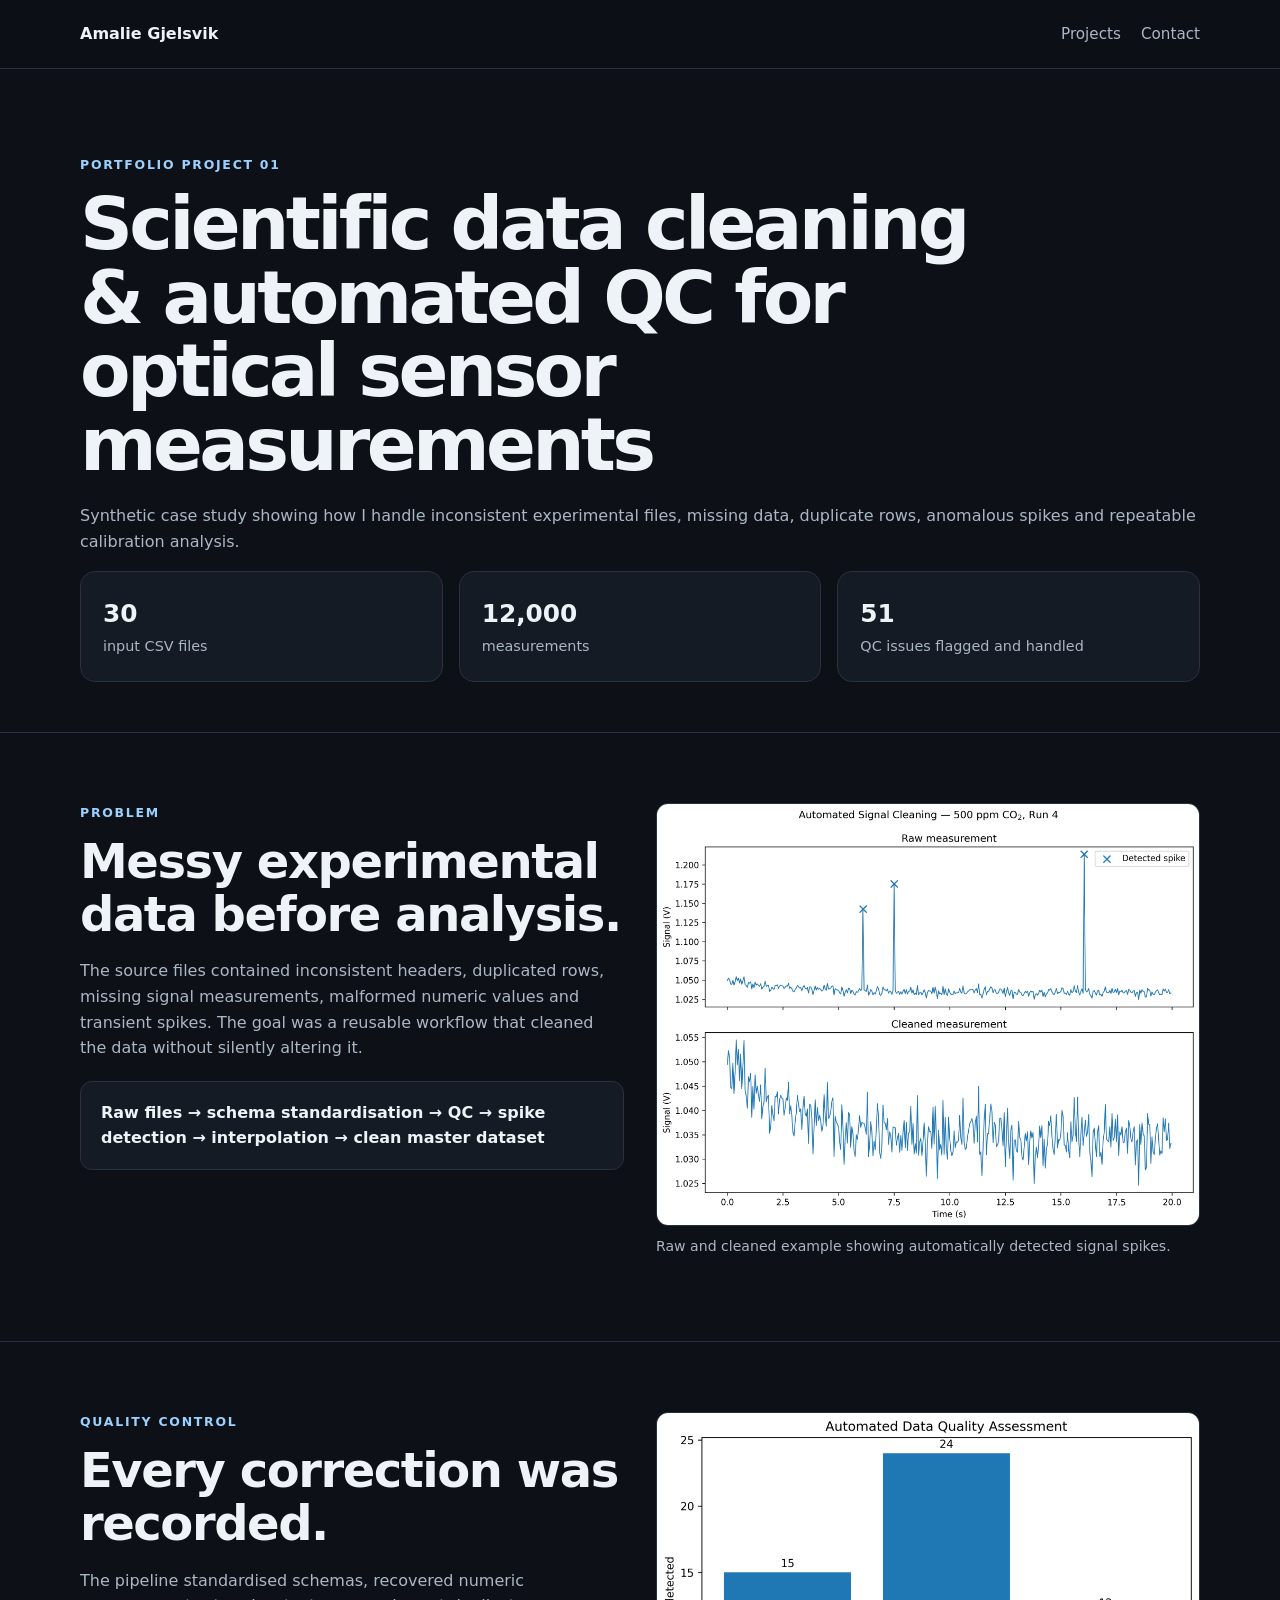
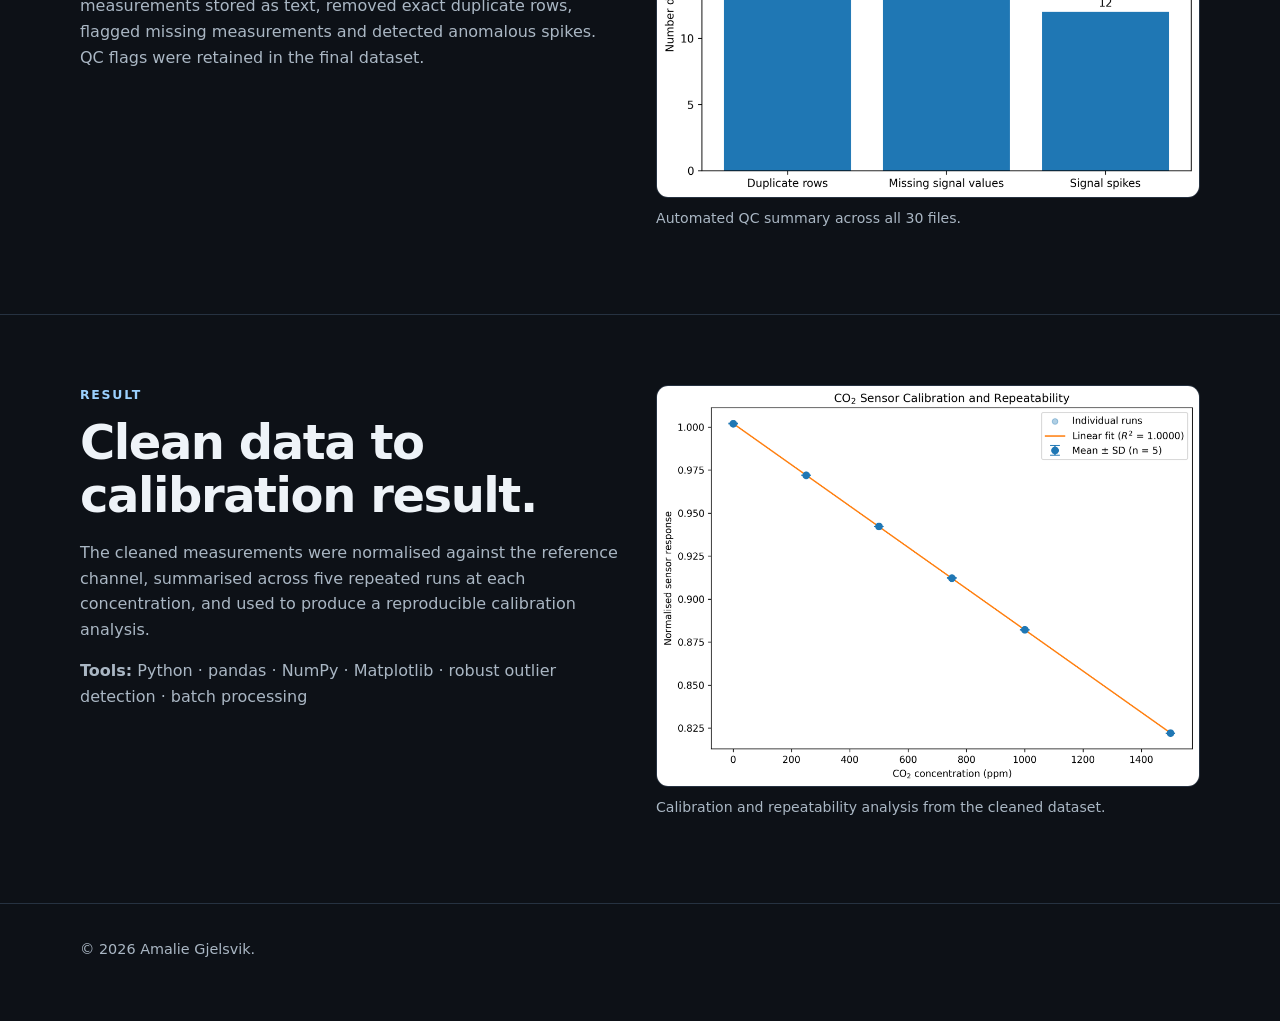
==== projects/co2.html @ 1a6d3e36 "Add files via upload" ====
<!doctype html><html lang="en"><head><meta charset="utf-8"><meta name="viewport" content="width=device-width,initial-scale=1"><title>Scientific data cleaning & calibration — Amalie Gjelsvik</title><link rel="stylesheet" href="../styles.css"></head><body><header class="site-header"><div class="container nav"><a class="brand" href="../index.html">Amalie Gjelsvik</a><nav class="nav-links"><a href="../index.html#work">Projects</a><a href="../index.html#contact">Contact</a></nav></div></header><main><section class="project-hero"><div class="container"><div class="eyebrow">Portfolio project 01</div><h1>Scientific data cleaning & automated QC for optical sensor measurements</h1><p class="meta">Synthetic case study showing how I handle inconsistent experimental files, missing data, duplicate rows, anomalous spikes and repeatable calibration analysis.</p><div class="metric-grid"><div class="metric"><strong>30</strong><span>input CSV files</span></div><div class="metric"><strong>12,000</strong><span>measurements</span></div><div class="metric"><strong>51</strong><span>QC issues flagged and handled</span></div></div></div></section>
<section class="case-section"><div class="container case-grid"><div class="case-copy"><div class="eyebrow">Problem</div><h2>Messy experimental data before analysis.</h2><p>The source files contained inconsistent headers, duplicated rows, missing signal measurements, malformed numeric values and transient spikes. The goal was a reusable workflow that cleaned the data without silently altering it.</p><div class="flow">Raw files → schema standardisation → QC → spike detection → interpolation → clean master dataset</div></div><div><div class="figure"><img src="../assets/images/co2_raw_vs_cleaned.png" alt="Raw versus cleaned sensor signal"></div><p class="caption">Raw and cleaned example showing automatically detected signal spikes.</p></div></div></section>
<section class="case-section"><div class="container case-grid"><div class="case-copy"><div class="eyebrow">Quality control</div><h2>Every correction was recorded.</h2><p>The pipeline standardised schemas, recovered numeric measurements stored as text, removed exact duplicate rows, flagged missing measurements and detected anomalous spikes. QC flags were retained in the final dataset.</p></div><div><div class="figure"><img src="../assets/images/co2_qc_summary.png" alt="Data quality summary"></div><p class="caption">Automated QC summary across all 30 files.</p></div></div></section>
<section class="case-section"><div class="container case-grid"><div class="case-copy"><div class="eyebrow">Result</div><h2>Clean data to calibration result.</h2><p>The cleaned measurements were normalised against the reference channel, summarised across five repeated runs at each concentration, and used to produce a reproducible calibration analysis.</p><p class="tools"><strong>Tools:</strong> Python · pandas · NumPy · Matplotlib · robust outlier detection · batch processing</p></div><div><div class="figure"><img src="../assets/images/co2_calibration.png" alt="CO2 calibration result"></div><p class="caption">Calibration and repeatability analysis from the cleaned dataset.</p></div></div></section></main><footer><div class="container">© 2026 Amalie Gjelsvik.</div></footer></body></html>
---- styles.css ----
:root{--bg:#0d1117;--panel:#141b24;--text:#eef3f8;--muted:#aab7c4;--line:#263241;--accent:#9bd1ff;--max:1120px}
*{box-sizing:border-box}html{scroll-behavior:smooth}body{margin:0;font-family:Inter,system-ui,-apple-system,"Segoe UI",sans-serif;background:var(--bg);color:var(--text);line-height:1.6}a{color:inherit}img{max-width:100%;display:block}.container{width:min(var(--max),calc(100% - 40px));margin:auto}.site-header{position:sticky;top:0;z-index:20;background:rgba(13,17,23,.9);backdrop-filter:blur(14px);border-bottom:1px solid var(--line)}.nav{min-height:68px;display:flex;align-items:center;justify-content:space-between;gap:24px}.brand{font-weight:800;text-decoration:none}.nav-links{display:flex;gap:20px;flex-wrap:wrap}.nav-links a{color:var(--muted);text-decoration:none;font-size:.95rem}.hero{padding:96px 0 70px}.eyebrow{color:var(--accent);text-transform:uppercase;letter-spacing:.14em;font-size:.78rem;font-weight:800;margin-bottom:12px}h1{font-size:clamp(2.5rem,7vw,5.4rem);line-height:1;margin:0 0 22px;letter-spacing:-.05em;max-width:950px}h2{font-size:clamp(1.8rem,4vw,3rem);line-height:1.1;margin:0 0 18px;letter-spacing:-.03em}h3{margin:0 0 10px;font-size:1.22rem}.lede,.section-intro,.card p,.case-copy p,.caption,.meta,.tools{color:var(--muted)}.lede{max-width:780px;font-size:1.14rem}.actions{display:flex;gap:12px;flex-wrap:wrap;margin-top:28px}.button{display:inline-flex;align-items:center;min-height:44px;padding:0 17px;border-radius:9px;text-decoration:none;border:1px solid var(--line);background:var(--panel);font-weight:700}.button.primary{background:var(--text);color:#0d1117}.section,.case-section{padding:70px 0;border-top:1px solid var(--line)}.services,.projects-grid,.metric-grid{display:grid;grid-template-columns:repeat(3,1fr);gap:16px}.card,.metric{background:var(--panel);border:1px solid var(--line);border-radius:15px;padding:22px}.project-card{overflow:hidden;padding:0;text-decoration:none;transition:.15s}.project-card:hover{transform:translateY(-3px);border-color:#465b73}.project-card img{aspect-ratio:4/3;object-fit:cover;background:white}.project-copy{padding:20px}.tag-row{display:flex;gap:8px;flex-wrap:wrap;margin-top:14px}.tag{font-size:.78rem;border:1px solid var(--line);border-radius:999px;padding:4px 8px}.about-grid,.case-grid{display:grid;grid-template-columns:1fr 1fr;gap:32px;align-items:start}.fact-list{color:var(--muted);padding-left:18px}.contact-box{padding:30px;background:linear-gradient(135deg,#172331,#1a1e2f);border:1px solid #314057;border-radius:18px}footer{padding:34px 0 60px;color:var(--muted);font-size:.9rem;border-top:1px solid var(--line)}.project-hero{padding:86px 0 50px}.project-hero h1{font-size:clamp(2.4rem,6vw,4.6rem)}.metric strong{display:block;font-size:1.55rem}.metric span{color:var(--muted);font-size:.9rem}.figure{background:white;border-radius:12px;overflow:hidden;border:1px solid var(--line)}.caption{font-size:.88rem;margin-top:9px}.flow{padding:18px 20px;border:1px solid var(--line);background:var(--panel);border-radius:12px;font-weight:700;margin:20px 0}
@media(max-width:820px){.services,.projects-grid,.metric-grid,.about-grid,.case-grid{grid-template-columns:1fr}.hero{padding-top:72px}.nav-links{gap:12px}}
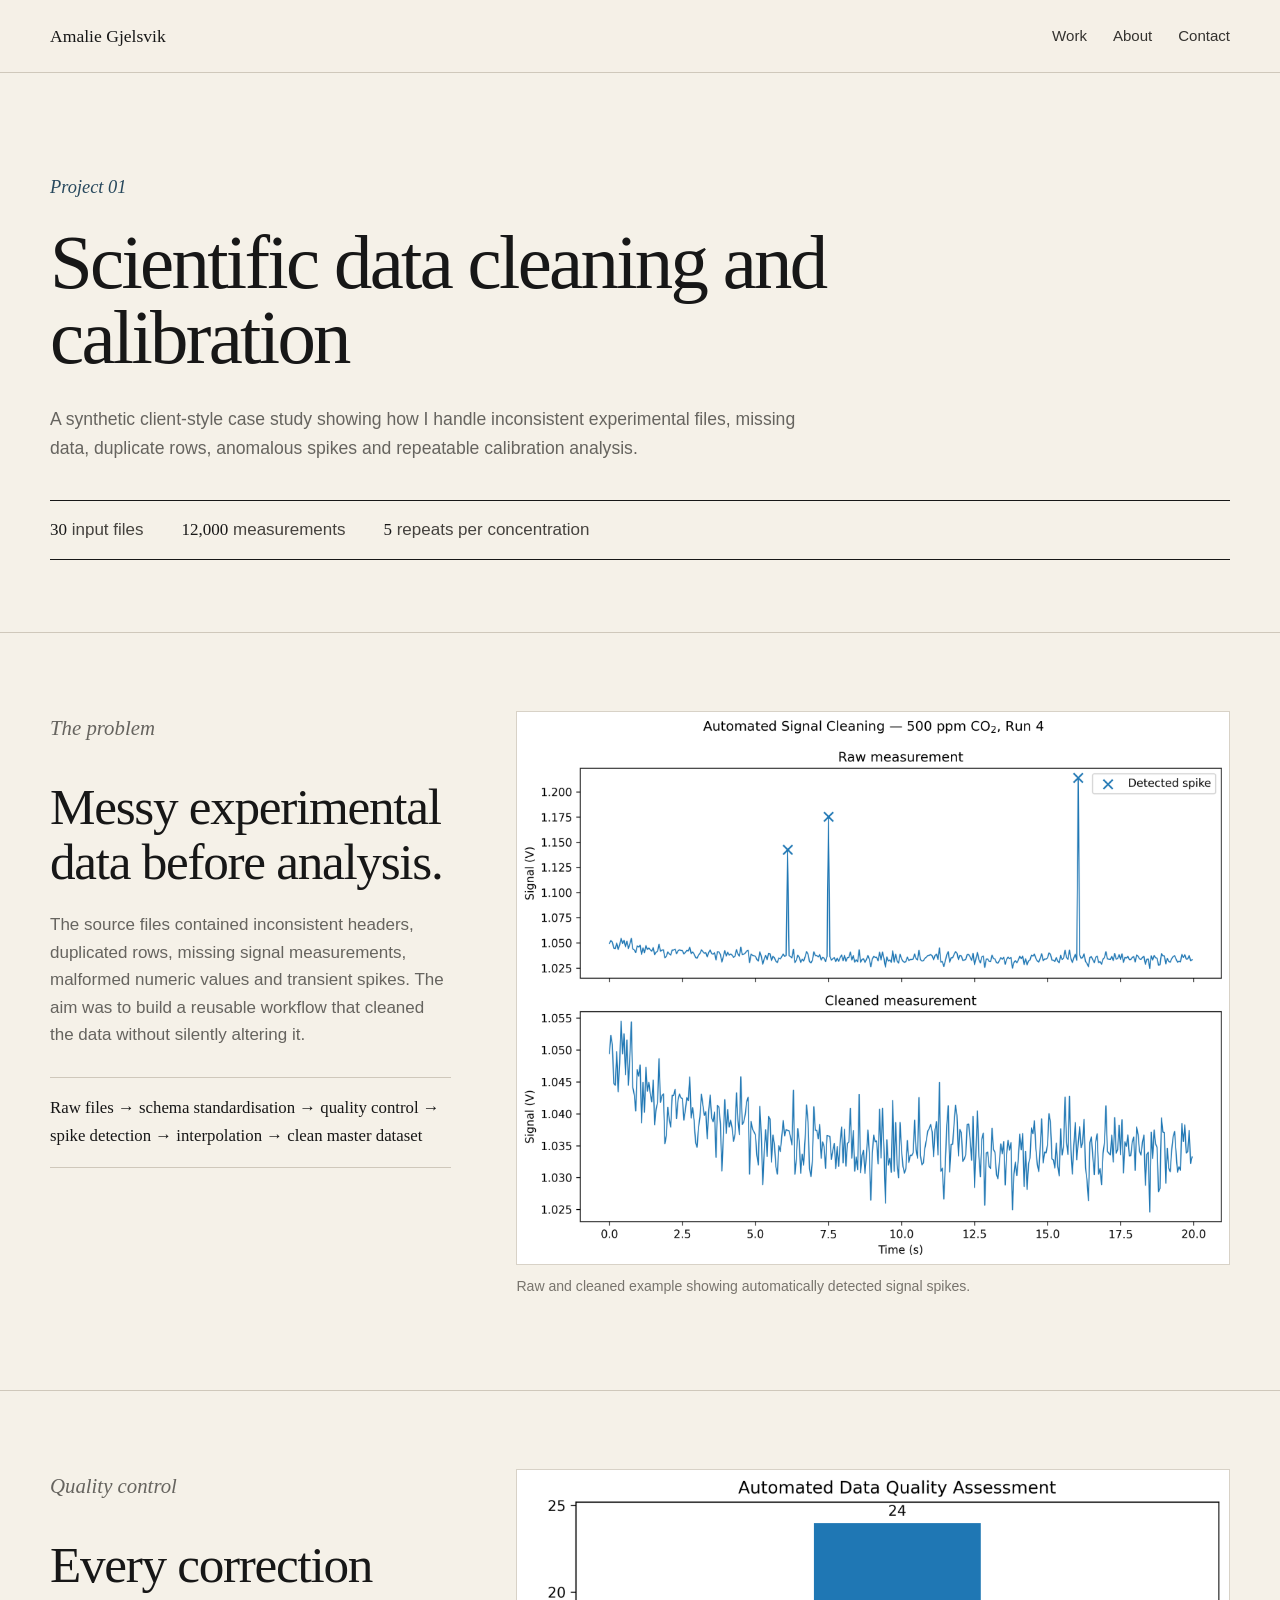
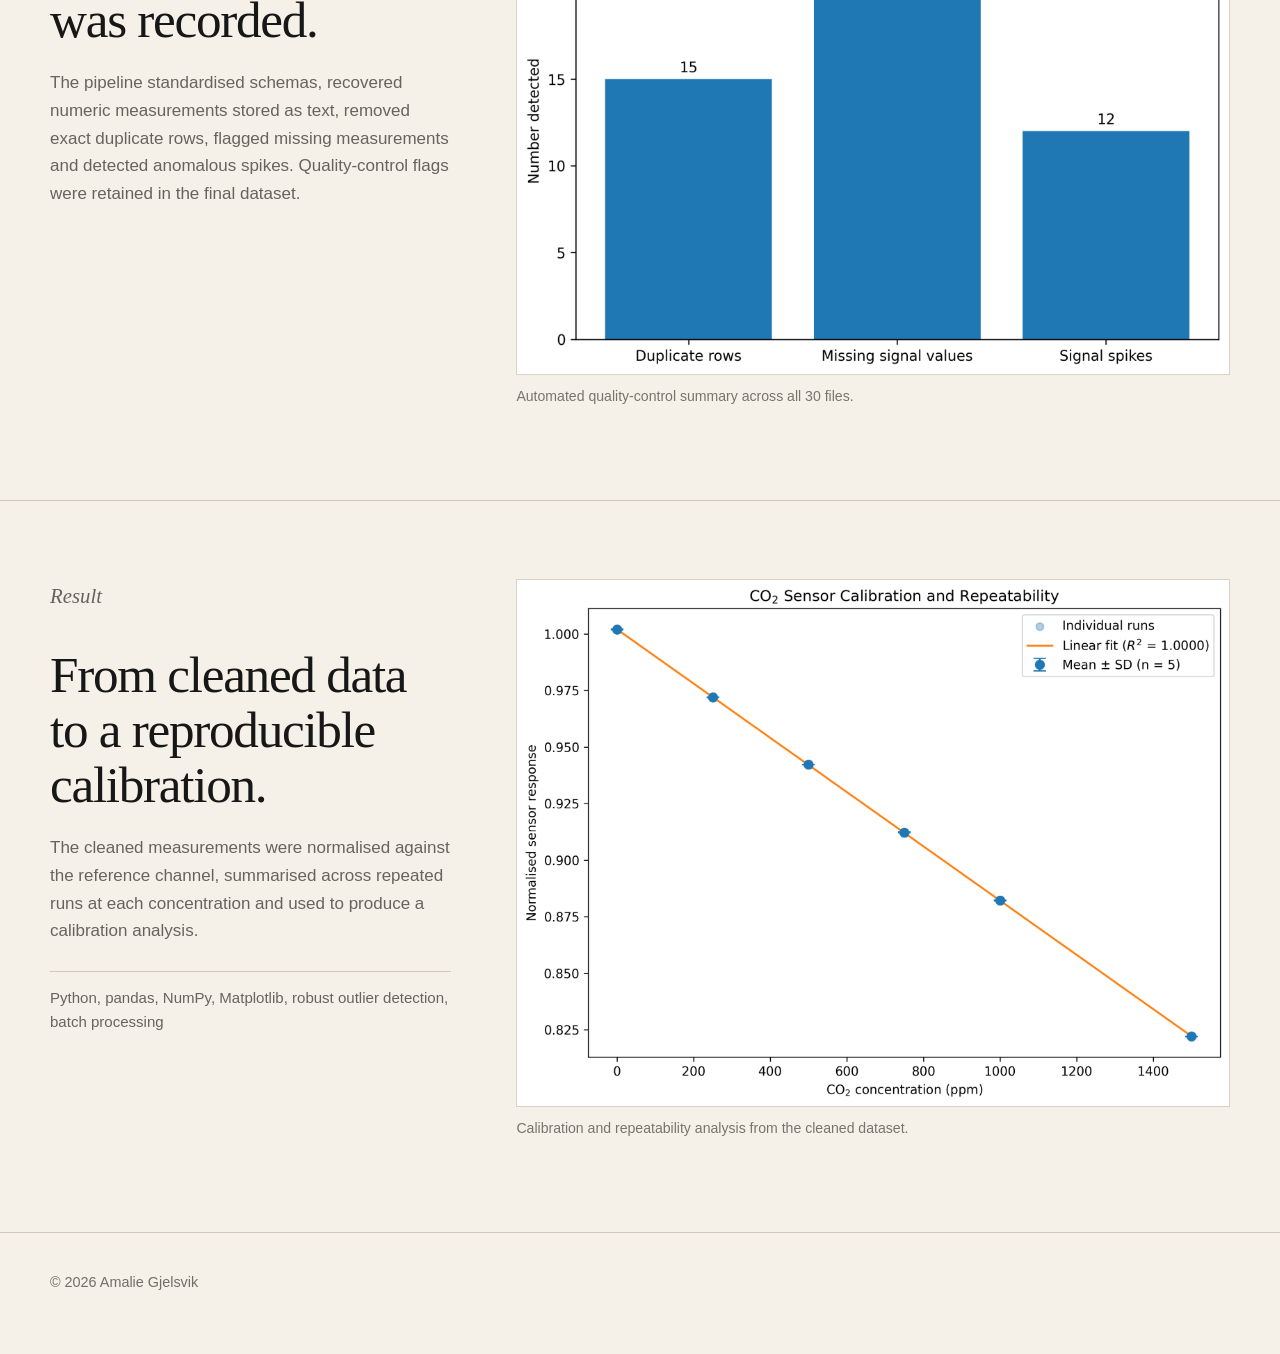
==== commit 03be98ff: "Add files via upload" ====
--- a/projects/co2.html
+++ b/projects/co2.html
@@ -1,4 +1,51 @@
-<!doctype html><html lang="en"><head><meta charset="utf-8"><meta name="viewport" content="width=device-width,initial-scale=1"><title>Scientific data cleaning & calibration — Amalie Gjelsvik</title><link rel="stylesheet" href="../styles.css"></head><body><header class="site-header"><div class="container nav"><a class="brand" href="../index.html">Amalie Gjelsvik</a><nav class="nav-links"><a href="../index.html#work">Projects</a><a href="../index.html#contact">Contact</a></nav></div></header><main><section class="project-hero"><div class="container"><div class="eyebrow">Portfolio project 01</div><h1>Scientific data cleaning & automated QC for optical sensor measurements</h1><p class="meta">Synthetic case study showing how I handle inconsistent experimental files, missing data, duplicate rows, anomalous spikes and repeatable calibration analysis.</p><div class="metric-grid"><div class="metric"><strong>30</strong><span>input CSV files</span></div><div class="metric"><strong>12,000</strong><span>measurements</span></div><div class="metric"><strong>51</strong><span>QC issues flagged and handled</span></div></div></div></section>
-<section class="case-section"><div class="container case-grid"><div class="case-copy"><div class="eyebrow">Problem</div><h2>Messy experimental data before analysis.</h2><p>The source files contained inconsistent headers, duplicated rows, missing signal measurements, malformed numeric values and transient spikes. The goal was a reusable workflow that cleaned the data without silently altering it.</p><div class="flow">Raw files → schema standardisation → QC → spike detection → interpolation → clean master dataset</div></div><div><div class="figure"><img src="../assets/images/co2_raw_vs_cleaned.png" alt="Raw versus cleaned sensor signal"></div><p class="caption">Raw and cleaned example showing automatically detected signal spikes.</p></div></div></section>
-<section class="case-section"><div class="container case-grid"><div class="case-copy"><div class="eyebrow">Quality control</div><h2>Every correction was recorded.</h2><p>The pipeline standardised schemas, recovered numeric measurements stored as text, removed exact duplicate rows, flagged missing measurements and detected anomalous spikes. QC flags were retained in the final dataset.</p></div><div><div class="figure"><img src="../assets/images/co2_qc_summary.png" alt="Data quality summary"></div><p class="caption">Automated QC summary across all 30 files.</p></div></div></section>
-<section class="case-section"><div class="container case-grid"><div class="case-copy"><div class="eyebrow">Result</div><h2>Clean data to calibration result.</h2><p>The cleaned measurements were normalised against the reference channel, summarised across five repeated runs at each concentration, and used to produce a reproducible calibration analysis.</p><p class="tools"><strong>Tools:</strong> Python · pandas · NumPy · Matplotlib · robust outlier detection · batch processing</p></div><div><div class="figure"><img src="../assets/images/co2_calibration.png" alt="CO2 calibration result"></div><p class="caption">Calibration and repeatability analysis from the cleaned dataset.</p></div></div></section></main><footer><div class="container">© 2026 Amalie Gjelsvik.</div></footer></body></html>+<!doctype html><html lang="en"><head><meta charset="utf-8"><meta name="viewport" content="width=device-width,initial-scale=1"><title>Scientific data cleaning and calibration — Amalie Gjelsvik</title><link rel="stylesheet" href="../styles.css"></head>
+<body><header class="site-header"><div class="container nav"><a class="brand" href="../index.html">Amalie Gjelsvik</a><nav class="nav-links"><a href="../index.html#work">Work</a><a href="../index.html#about">About</a><a href="../index.html#contact">Contact</a></nav></div></header>
+<main>
+<section class="project-hero"><div class="container"><p class="kicker">Project 01</p><h1>Scientific data cleaning and calibration</h1><p class="project-summary">A synthetic client-style case study showing how I handle inconsistent experimental files, missing data, duplicate rows, anomalous spikes and repeatable calibration analysis.</p><div class="project-facts"><span><strong>30</strong> input files</span><span><strong>12,000</strong> measurements</span><span><strong>5</strong> repeats per concentration</span></div></div></section>
+
+<section class="case-section">
+  <div class="container case-grid">
+    <div class="case-copy">
+      <p class="section-label">The problem</p>
+      <h2>Messy experimental data before analysis.</h2>
+      <p>The source files contained inconsistent headers, duplicated rows, missing signal measurements, malformed numeric values and transient spikes. The aim was to build a reusable workflow that cleaned the data without silently altering it.</p>
+      <div class="process">Raw files → schema standardisation → quality control → spike detection → interpolation → clean master dataset</div>
+      
+    </div>
+    <div>
+      <div class="figure"><img src="../assets/images/co2_raw_vs_cleaned.png" alt="Raw versus cleaned sensor signal"></div>
+      <p class="caption">Raw and cleaned example showing automatically detected signal spikes.</p>
+    </div>
+  </div>
+</section>
+<section class="case-section">
+  <div class="container case-grid">
+    <div class="case-copy">
+      <p class="section-label">Quality control</p>
+      <h2>Every correction was recorded.</h2>
+      <p>The pipeline standardised schemas, recovered numeric measurements stored as text, removed exact duplicate rows, flagged missing measurements and detected anomalous spikes. Quality-control flags were retained in the final dataset.</p>
+      
+      
+    </div>
+    <div>
+      <div class="figure"><img src="../assets/images/co2_qc_summary.png" alt="Data quality summary"></div>
+      <p class="caption">Automated quality-control summary across all 30 files.</p>
+    </div>
+  </div>
+</section>
+<section class="case-section">
+  <div class="container case-grid">
+    <div class="case-copy">
+      <p class="section-label">Result</p>
+      <h2>From cleaned data to a reproducible calibration.</h2>
+      <p>The cleaned measurements were normalised against the reference channel, summarised across repeated runs at each concentration and used to produce a calibration analysis.</p>
+      
+      <p class="tools">Python, pandas, NumPy, Matplotlib, robust outlier detection, batch processing</p>
+    </div>
+    <div>
+      <div class="figure"><img src="../assets/images/co2_calibration.png" alt="CO2 calibration result"></div>
+      <p class="caption">Calibration and repeatability analysis from the cleaned dataset.</p>
+    </div>
+  </div>
+</section>
+</main><footer><div class="container">© 2026 Amalie Gjelsvik</div></footer></body></html>
--- a/styles.css
+++ b/styles.css
@@ -1,4 +1,263 @@
 
-:root{--bg:#0d1117;--panel:#141b24;--text:#eef3f8;--muted:#aab7c4;--line:#263241;--accent:#9bd1ff;--max:1120px}
-*{box-sizing:border-box}html{scroll-behavior:smooth}body{margin:0;font-family:Inter,system-ui,-apple-system,"Segoe UI",sans-serif;background:var(--bg);color:var(--text);line-height:1.6}a{color:inherit}img{max-width:100%;display:block}.container{width:min(var(--max),calc(100% - 40px));margin:auto}.site-header{position:sticky;top:0;z-index:20;background:rgba(13,17,23,.9);backdrop-filter:blur(14px);border-bottom:1px solid var(--line)}.nav{min-height:68px;display:flex;align-items:center;justify-content:space-between;gap:24px}.brand{font-weight:800;text-decoration:none}.nav-links{display:flex;gap:20px;flex-wrap:wrap}.nav-links a{color:var(--muted);text-decoration:none;font-size:.95rem}.hero{padding:96px 0 70px}.eyebrow{color:var(--accent);text-transform:uppercase;letter-spacing:.14em;font-size:.78rem;font-weight:800;margin-bottom:12px}h1{font-size:clamp(2.5rem,7vw,5.4rem);line-height:1;margin:0 0 22px;letter-spacing:-.05em;max-width:950px}h2{font-size:clamp(1.8rem,4vw,3rem);line-height:1.1;margin:0 0 18px;letter-spacing:-.03em}h3{margin:0 0 10px;font-size:1.22rem}.lede,.section-intro,.card p,.case-copy p,.caption,.meta,.tools{color:var(--muted)}.lede{max-width:780px;font-size:1.14rem}.actions{display:flex;gap:12px;flex-wrap:wrap;margin-top:28px}.button{display:inline-flex;align-items:center;min-height:44px;padding:0 17px;border-radius:9px;text-decoration:none;border:1px solid var(--line);background:var(--panel);font-weight:700}.button.primary{background:var(--text);color:#0d1117}.section,.case-section{padding:70px 0;border-top:1px solid var(--line)}.services,.projects-grid,.metric-grid{display:grid;grid-template-columns:repeat(3,1fr);gap:16px}.card,.metric{background:var(--panel);border:1px solid var(--line);border-radius:15px;padding:22px}.project-card{overflow:hidden;padding:0;text-decoration:none;transition:.15s}.project-card:hover{transform:translateY(-3px);border-color:#465b73}.project-card img{aspect-ratio:4/3;object-fit:cover;background:white}.project-copy{padding:20px}.tag-row{display:flex;gap:8px;flex-wrap:wrap;margin-top:14px}.tag{font-size:.78rem;border:1px solid var(--line);border-radius:999px;padding:4px 8px}.about-grid,.case-grid{display:grid;grid-template-columns:1fr 1fr;gap:32px;align-items:start}.fact-list{color:var(--muted);padding-left:18px}.contact-box{padding:30px;background:linear-gradient(135deg,#172331,#1a1e2f);border:1px solid #314057;border-radius:18px}footer{padding:34px 0 60px;color:var(--muted);font-size:.9rem;border-top:1px solid var(--line)}.project-hero{padding:86px 0 50px}.project-hero h1{font-size:clamp(2.4rem,6vw,4.6rem)}.metric strong{display:block;font-size:1.55rem}.metric span{color:var(--muted);font-size:.9rem}.figure{background:white;border-radius:12px;overflow:hidden;border:1px solid var(--line)}.caption{font-size:.88rem;margin-top:9px}.flow{padding:18px 20px;border:1px solid var(--line);background:var(--panel);border-radius:12px;font-weight:700;margin:20px 0}
-@media(max-width:820px){.services,.projects-grid,.metric-grid,.about-grid,.case-grid{grid-template-columns:1fr}.hero{padding-top:72px}.nav-links{gap:12px}}
+:root{
+  --paper:#f5f1e8;
+  --ink:#171717;
+  --muted:#66645f;
+  --line:#cfc8bb;
+  --accent:#27485d;
+  --max:1180px;
+}
+*{box-sizing:border-box}
+html{scroll-behavior:smooth}
+body{
+  margin:0;
+  background:var(--paper);
+  color:var(--ink);
+  font-family:Arial, Helvetica, sans-serif;
+  font-size:17px;
+  line-height:1.62;
+}
+img{max-width:100%;display:block}
+a{color:inherit}
+.container{width:min(var(--max),calc(100% - 48px));margin:0 auto}
+
+.site-header{
+  border-bottom:1px solid var(--line);
+  background:rgba(245,241,232,.96);
+}
+.nav{
+  min-height:72px;
+  display:flex;
+  justify-content:space-between;
+  align-items:center;
+  gap:28px;
+}
+.brand{
+  text-decoration:none;
+  font-family:Georgia, "Times New Roman", serif;
+  font-size:1.1rem;
+}
+.nav-links{display:flex;gap:26px;flex-wrap:wrap}
+.nav-links a{
+  text-decoration:none;
+  color:#34322f;
+  font-size:.94rem;
+}
+.nav-links a:hover{color:var(--accent)}
+
+.hero{padding:110px 0 100px}
+.kicker{
+  font-family:Georgia, "Times New Roman", serif;
+  font-size:1.15rem;
+  font-style:italic;
+  color:var(--accent);
+  margin:0 0 22px;
+}
+h1{
+  font-family:Georgia, "Times New Roman", serif;
+  font-weight:400;
+  font-size:clamp(3rem,7vw,6.6rem);
+  line-height:.98;
+  letter-spacing:-.035em;
+  max-width:1020px;
+  margin:0 0 30px;
+}
+.hero p{
+  max-width:720px;
+  margin:0;
+  font-size:1.14rem;
+  color:#4f4c47;
+}
+.hero-links{
+  display:flex;
+  gap:24px;
+  margin-top:35px;
+  flex-wrap:wrap;
+}
+.text-link{
+  color:var(--accent);
+  text-decoration:none;
+  border-bottom:1px solid var(--accent);
+  padding-bottom:3px;
+}
+.text-link:hover{opacity:.72}
+
+.section{
+  padding:90px 0;
+  border-top:1px solid var(--line);
+}
+.section-label{
+  font-family:Georgia, "Times New Roman", serif;
+  font-size:1.3rem;
+  font-style:italic;
+  font-weight:400;
+  color:var(--accent);
+  margin:0 0 34px;
+}
+h2{
+  font-family:Georgia, "Times New Roman", serif;
+  font-size:clamp(2rem,4vw,3.6rem);
+  font-weight:400;
+  line-height:1.08;
+  letter-spacing:-.025em;
+  margin:0 0 22px;
+}
+h3{
+  font-family:Georgia, "Times New Roman", serif;
+  font-size:1.55rem;
+  font-weight:400;
+  line-height:1.2;
+  margin:0 0 10px;
+}
+.intro{
+  color:var(--muted);
+  max-width:740px;
+  margin:0 0 48px;
+}
+
+.services{
+  display:grid;
+  grid-template-columns:repeat(3,1fr);
+  gap:42px;
+}
+.service{
+  border-top:1px solid var(--ink);
+  padding-top:18px;
+}
+.service p{color:var(--muted);margin:0}
+
+.projects{display:grid;gap:72px}
+.project-row{
+  display:grid;
+  grid-template-columns:1.25fr .75fr;
+  gap:46px;
+  align-items:center;
+  text-decoration:none;
+}
+.project-row:nth-child(even){
+  grid-template-columns:.75fr 1.25fr;
+}
+.project-row:nth-child(even) .project-image{order:2}
+.project-row:nth-child(even) .project-text{order:1}
+.project-image{
+  background:#fff;
+  border:1px solid #d8d2c7;
+}
+.project-image img{
+  width:100%;
+  aspect-ratio:16/10;
+  object-fit:cover;
+}
+.project-number{
+  font-family:Georgia, "Times New Roman", serif;
+  font-style:italic;
+  color:var(--accent);
+  margin-bottom:12px;
+}
+.project-text p{
+  color:var(--muted);
+  margin:0 0 16px;
+}
+.project-skills{
+  font-size:.92rem;
+  color:#4a4742;
+  border-top:1px solid var(--line);
+  padding-top:12px;
+  margin-top:18px;
+}
+
+.about-grid{
+  display:grid;
+  grid-template-columns:1.3fr .7fr;
+  gap:80px;
+}
+.about-copy p{color:var(--muted);max-width:720px}
+.about-details{
+  border-top:1px solid var(--ink);
+  padding-top:18px;
+}
+.about-details p{
+  margin:0 0 10px;
+  color:var(--muted);
+}
+
+.contact-line{
+  max-width:850px;
+}
+.contact-line p{color:var(--muted);max-width:680px}
+
+footer{
+  padding:38px 0 60px;
+  border-top:1px solid var(--line);
+  color:#716e68;
+  font-size:.9rem;
+}
+
+/* Project pages */
+.project-hero{padding:100px 0 72px}
+.project-hero h1{font-size:clamp(2.8rem,6vw,5.5rem);max-width:1050px}
+.project-summary{
+  max-width:770px;
+  color:var(--muted);
+  font-size:1.1rem;
+}
+.project-facts{
+  margin-top:38px;
+  border-top:1px solid var(--ink);
+  border-bottom:1px solid var(--ink);
+  padding:15px 0;
+  display:flex;
+  gap:38px;
+  flex-wrap:wrap;
+  color:#45423e;
+}
+.project-facts strong{
+  font-family:Georgia, "Times New Roman", serif;
+  font-weight:400;
+  color:var(--ink);
+}
+.case-section{
+  padding:78px 0;
+  border-top:1px solid var(--line);
+}
+.case-grid{
+  display:grid;
+  grid-template-columns:.72fr 1.28fr;
+  gap:65px;
+  align-items:start;
+}
+.case-copy p{color:var(--muted)}
+.process{
+  margin:28px 0 0;
+  padding:16px 0;
+  border-top:1px solid var(--line);
+  border-bottom:1px solid var(--line);
+  font-family:Georgia, "Times New Roman", serif;
+  font-size:1.05rem;
+  line-height:1.7;
+}
+.figure{
+  background:#fff;
+  border:1px solid #d8d2c7;
+}
+.figure img{width:100%}
+.caption{
+  color:#78746d;
+  font-size:.88rem;
+  margin-top:10px;
+}
+.tools{
+  color:#4f4c47;
+  border-top:1px solid var(--line);
+  margin-top:26px;
+  padding-top:14px;
+  font-size:.94rem;
+}
+
+@media(max-width:850px){
+  .container{width:min(var(--max),calc(100% - 30px))}
+  .services,.about-grid,.case-grid,.project-row,.project-row:nth-child(even){grid-template-columns:1fr}
+  .project-row:nth-child(even) .project-image,.project-row:nth-child(even) .project-text{order:initial}
+  .hero{padding:80px 0}
+  .section,.case-section{padding:65px 0}
+}
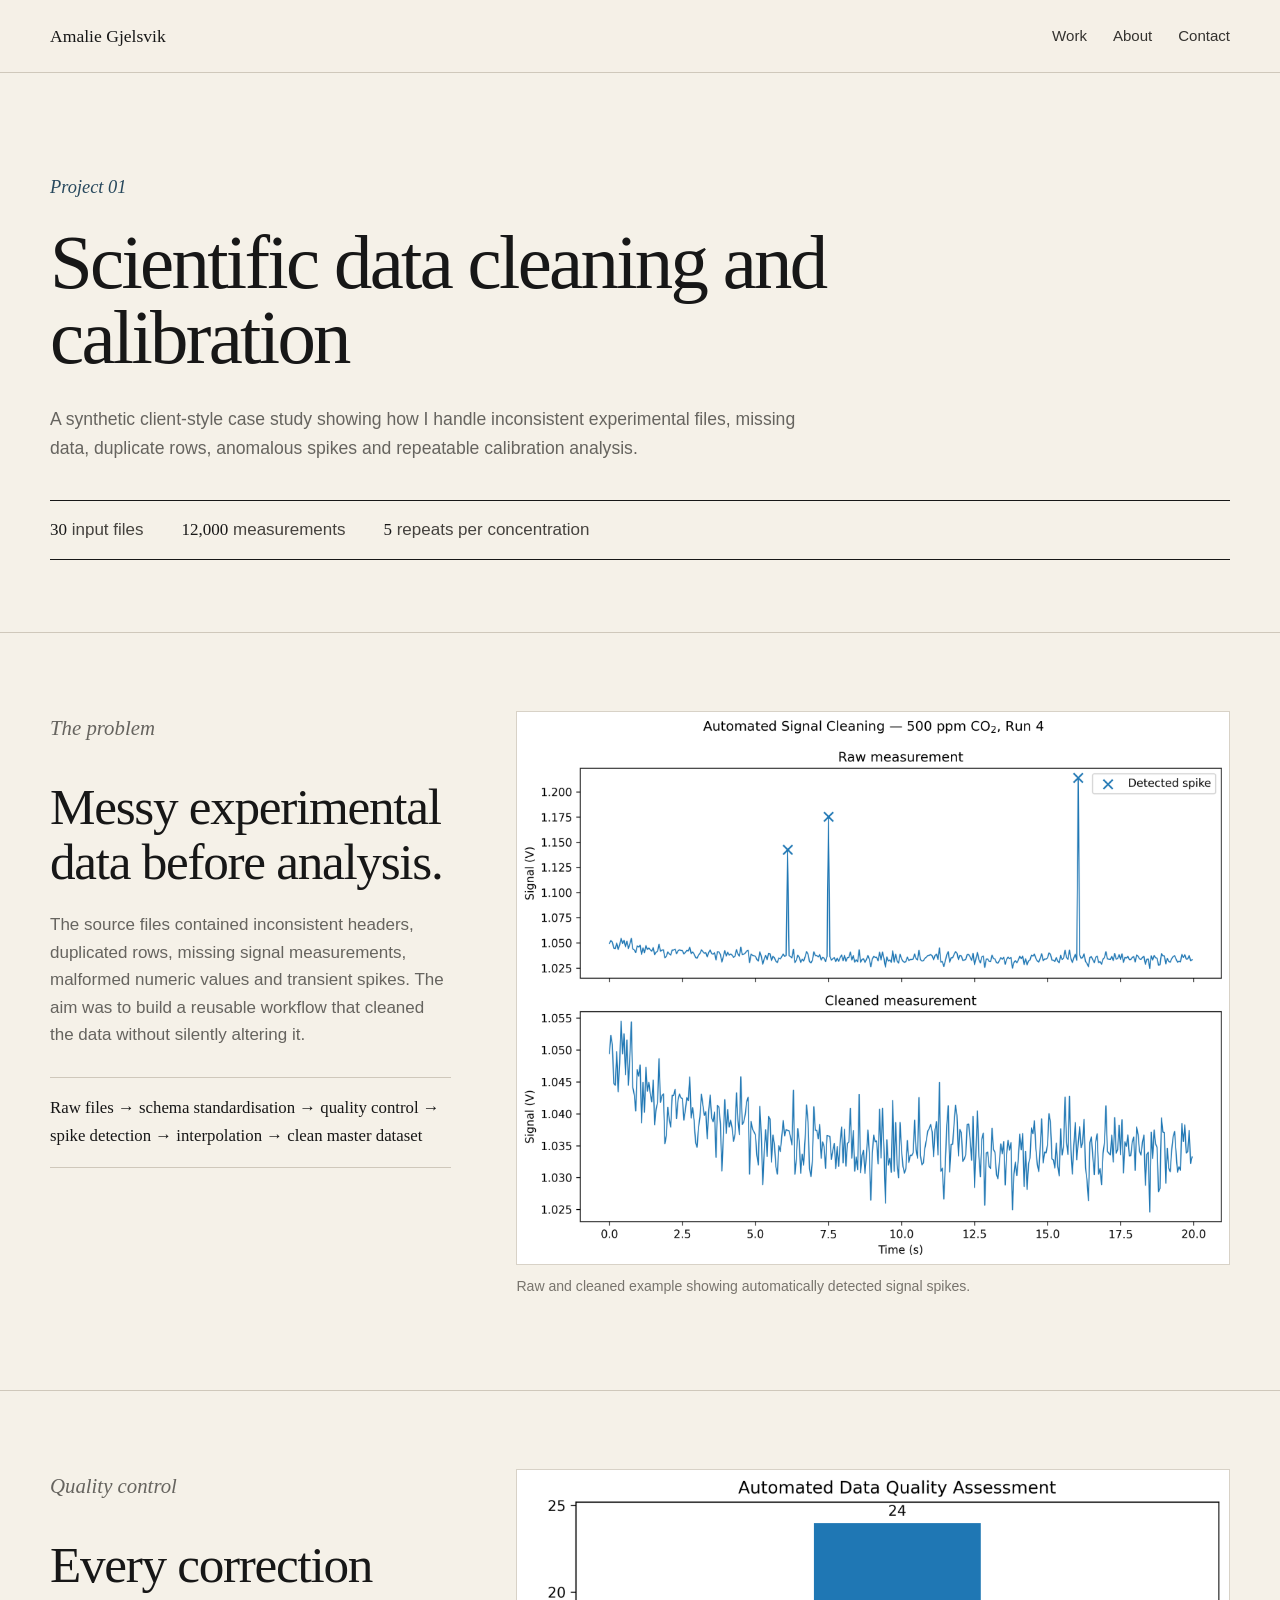
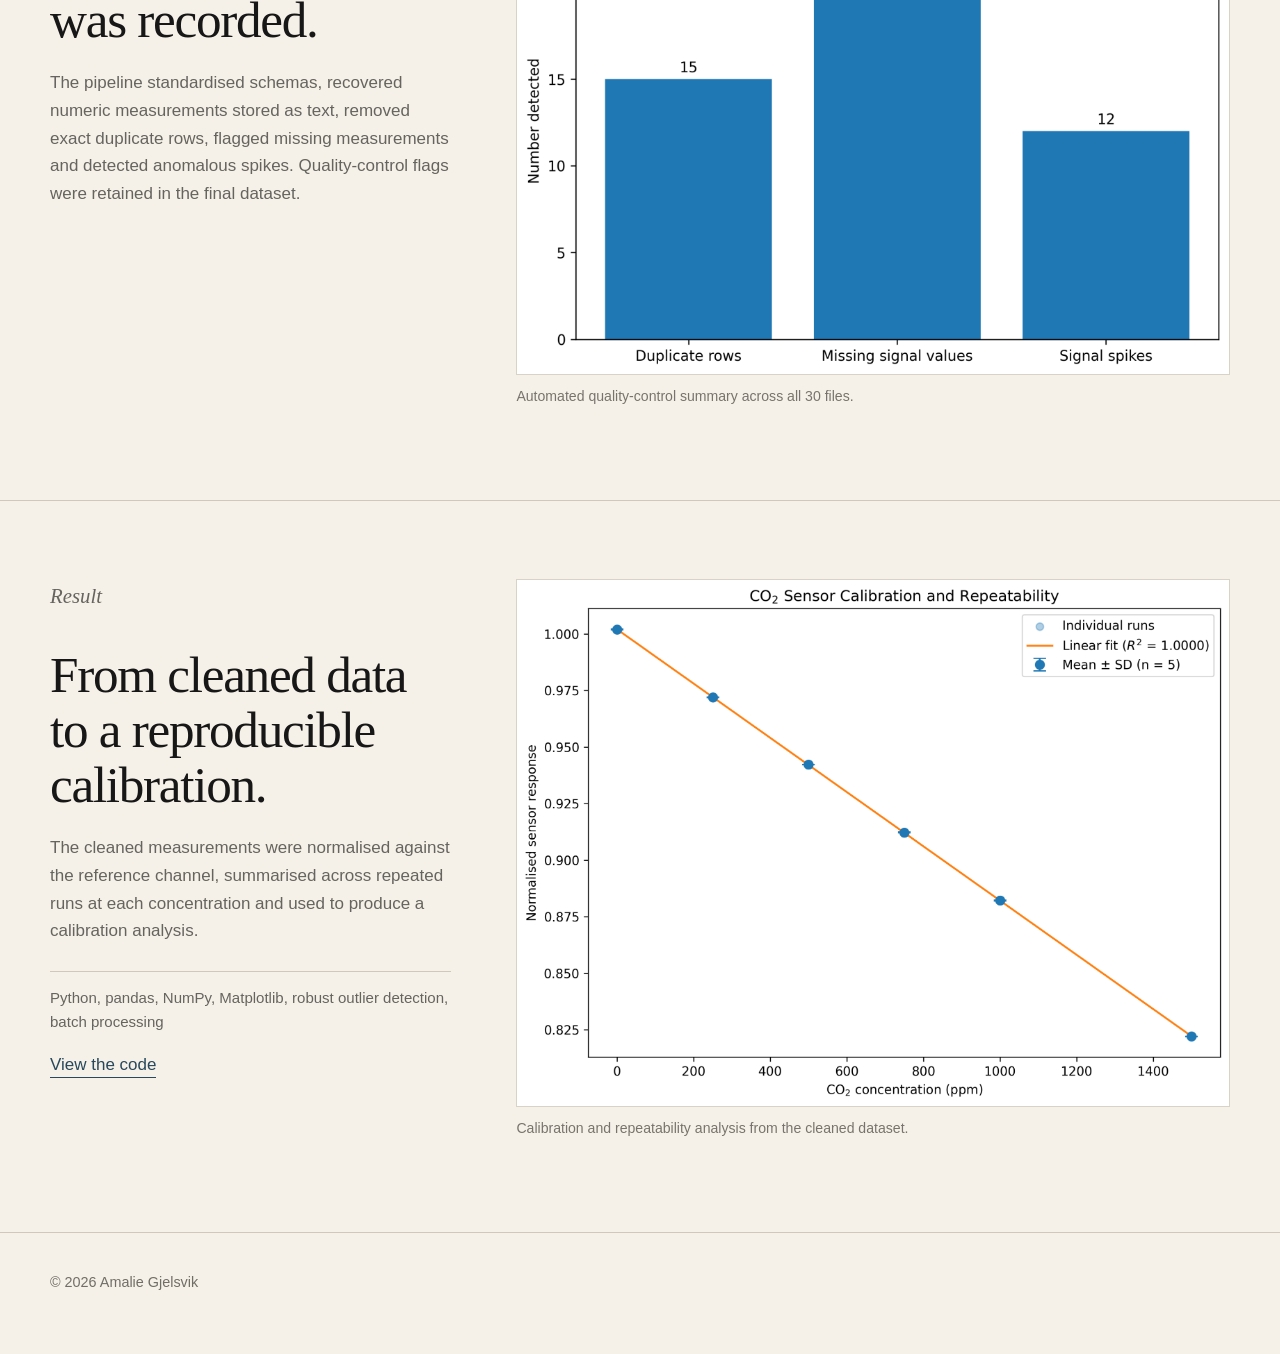
==== commit 0bad40d5: "Add files via upload" ====
--- a/projects/co2.html
+++ b/projects/co2.html
@@ -41,6 +41,7 @@
       <p>The cleaned measurements were normalised against the reference channel, summarised across repeated runs at each concentration and used to produce a calibration analysis.</p>
       
       <p class="tools">Python, pandas, NumPy, Matplotlib, robust outlier detection, batch processing</p>
+      <p><a class="text-link" href="YOUR_CO2_REPO_URL_HERE">View the code</a></p>
     </div>
     <div>
       <div class="figure"><img src="../assets/images/co2_calibration.png" alt="CO2 calibration result"></div>
--- a/styles.css
+++ b/styles.css
@@ -1,4 +1,3 @@
-
 :root{
   --paper:#f5f1e8;
   --ink:#171717;
@@ -9,255 +8,85 @@
 }
 *{box-sizing:border-box}
 html{scroll-behavior:smooth}
-body{
-  margin:0;
-  background:var(--paper);
-  color:var(--ink);
-  font-family:Arial, Helvetica, sans-serif;
-  font-size:17px;
-  line-height:1.62;
-}
+body{margin:0;background:var(--paper);color:var(--ink);font-family:Arial,Helvetica,sans-serif;font-size:17px;line-height:1.62}
 img{max-width:100%;display:block}
 a{color:inherit}
 .container{width:min(var(--max),calc(100% - 48px));margin:0 auto}
-
-.site-header{
-  border-bottom:1px solid var(--line);
-  background:rgba(245,241,232,.96);
-}
-.nav{
-  min-height:72px;
-  display:flex;
-  justify-content:space-between;
-  align-items:center;
-  gap:28px;
-}
-.brand{
-  text-decoration:none;
-  font-family:Georgia, "Times New Roman", serif;
-  font-size:1.1rem;
-}
+.site-header{border-bottom:1px solid var(--line);background:rgba(245,241,232,.96)}
+.nav{min-height:72px;display:flex;justify-content:space-between;align-items:center;gap:28px}
+.brand{text-decoration:none;font-family:Georgia,"Times New Roman",serif;font-size:1.1rem}
 .nav-links{display:flex;gap:26px;flex-wrap:wrap}
-.nav-links a{
-  text-decoration:none;
-  color:#34322f;
-  font-size:.94rem;
-}
+.nav-links a{text-decoration:none;color:#34322f;font-size:.94rem}
 .nav-links a:hover{color:var(--accent)}
-
-.hero{padding:110px 0 100px}
-.kicker{
-  font-family:Georgia, "Times New Roman", serif;
-  font-size:1.15rem;
-  font-style:italic;
-  color:var(--accent);
-  margin:0 0 22px;
-}
-h1{
-  font-family:Georgia, "Times New Roman", serif;
-  font-weight:400;
-  font-size:clamp(3rem,7vw,6.6rem);
-  line-height:.98;
-  letter-spacing:-.035em;
-  max-width:1020px;
-  margin:0 0 30px;
-}
-.hero p{
-  max-width:720px;
-  margin:0;
-  font-size:1.14rem;
-  color:#4f4c47;
-}
-.hero-links{
-  display:flex;
-  gap:24px;
-  margin-top:35px;
-  flex-wrap:wrap;
-}
-.text-link{
-  color:var(--accent);
-  text-decoration:none;
-  border-bottom:1px solid var(--accent);
-  padding-bottom:3px;
-}
+.hero{padding:110px 0 82px}
+.kicker{font-family:Georgia,"Times New Roman",serif;font-size:1.15rem;font-style:italic;color:var(--accent);margin:0 0 22px}
+h1{font-family:Georgia,"Times New Roman",serif;font-weight:400;font-size:clamp(3rem,7vw,6.6rem);line-height:.98;letter-spacing:-.035em;max-width:1020px;margin:0 0 30px}
+.hero p{max-width:760px;margin:0;font-size:1.14rem;color:#4f4c47}
+.hero .research-context{margin-top:22px;max-width:820px;font-size:1rem;color:#5d5a55}
+.hero .research-context strong{font-family:Georgia,"Times New Roman",serif;font-weight:400;color:var(--accent)}
+.hero-links{display:flex;gap:24px;margin-top:35px;flex-wrap:wrap}
+.text-link{color:var(--accent);text-decoration:none;border-bottom:1px solid var(--accent);padding-bottom:3px}
 .text-link:hover{opacity:.72}
-
-.section{
-  padding:90px 0;
-  border-top:1px solid var(--line);
-}
-.section-label{
-  font-family:Georgia, "Times New Roman", serif;
-  font-size:1.3rem;
-  font-style:italic;
-  font-weight:400;
-  color:var(--accent);
-  margin:0 0 34px;
-}
-h2{
-  font-family:Georgia, "Times New Roman", serif;
-  font-size:clamp(2rem,4vw,3.6rem);
-  font-weight:400;
-  line-height:1.08;
-  letter-spacing:-.025em;
-  margin:0 0 22px;
-}
-h3{
-  font-family:Georgia, "Times New Roman", serif;
-  font-size:1.55rem;
-  font-weight:400;
-  line-height:1.2;
-  margin:0 0 10px;
-}
-.intro{
-  color:var(--muted);
-  max-width:740px;
-  margin:0 0 48px;
-}
-
-.services{
-  display:grid;
-  grid-template-columns:repeat(3,1fr);
-  gap:42px;
-}
-.service{
-  border-top:1px solid var(--ink);
-  padding-top:18px;
-}
+.credibility-strip{border-top:1px solid var(--line);border-bottom:1px solid var(--line);padding:24px 0}
+.credibility-inner{display:grid;grid-template-columns:1fr 1fr 1.35fr;gap:34px}
+.credibility-inner p{margin:0;color:#5d5a55;font-size:.94rem}
+.credibility-inner strong{display:block;margin-bottom:2px;font-family:Georgia,"Times New Roman",serif;font-size:1.05rem;font-weight:400;color:var(--ink)}
+.section{padding:90px 0;border-top:1px solid var(--line)}
+.credibility-strip + .section{border-top:none}
+.section-label{font-family:Georgia,"Times New Roman",serif;font-size:1.3rem;font-style:italic;font-weight:400;color:var(--accent);margin:0 0 34px}
+h2{font-family:Georgia,"Times New Roman",serif;font-size:clamp(2rem,4vw,3.6rem);font-weight:400;line-height:1.08;letter-spacing:-.025em;margin:0 0 22px}
+h3{font-family:Georgia,"Times New Roman",serif;font-size:1.55rem;font-weight:400;line-height:1.2;margin:0 0 10px}
+.intro{color:var(--muted);max-width:740px;margin:0 0 48px}
+.services{display:grid;grid-template-columns:repeat(3,1fr);gap:42px}
+.service{border-top:1px solid var(--ink);padding-top:18px}
 .service p{color:var(--muted);margin:0}
-
 .projects{display:grid;gap:72px}
-.project-row{
-  display:grid;
-  grid-template-columns:1.25fr .75fr;
-  gap:46px;
-  align-items:center;
-  text-decoration:none;
-}
-.project-row:nth-child(even){
-  grid-template-columns:.75fr 1.25fr;
-}
+.project-row{display:grid;grid-template-columns:1.25fr .75fr;gap:46px;align-items:center;text-decoration:none}
+.project-row:nth-child(even){grid-template-columns:.75fr 1.25fr}
 .project-row:nth-child(even) .project-image{order:2}
 .project-row:nth-child(even) .project-text{order:1}
-.project-image{
-  background:#fff;
-  border:1px solid #d8d2c7;
-}
-.project-image img{
-  width:100%;
-  aspect-ratio:16/10;
-  object-fit:cover;
-}
-.project-number{
-  font-family:Georgia, "Times New Roman", serif;
-  font-style:italic;
-  color:var(--accent);
-  margin-bottom:12px;
-}
-.project-text p{
-  color:var(--muted);
-  margin:0 0 16px;
-}
-.project-skills{
-  font-size:.92rem;
-  color:#4a4742;
-  border-top:1px solid var(--line);
-  padding-top:12px;
-  margin-top:18px;
-}
-
-.about-grid{
-  display:grid;
-  grid-template-columns:1.3fr .7fr;
-  gap:80px;
-}
+.project-image{background:#fff;border:1px solid #d8d2c7;overflow:hidden}
+.project-image img{width:100%;height:auto;object-fit:contain;object-position:center}
+.project-number{font-family:Georgia,"Times New Roman",serif;font-style:italic;color:var(--accent);margin-bottom:12px}
+.project-text p{color:var(--muted);margin:0 0 16px}
+.project-outcome{font-size:.96rem;color:#4a4742;margin:0 0 16px}
+.project-outcome strong{font-family:Georgia,"Times New Roman",serif;font-weight:400;color:var(--accent)}
+.project-meta{display:flex;justify-content:space-between;align-items:baseline;gap:18px;border-top:1px solid var(--line);padding-top:12px;margin-top:18px}
+.project-skills{font-size:.92rem;color:#4a4742}
+.code-link{font-size:.92rem;color:var(--accent);text-decoration:none;border-bottom:1px solid var(--accent);padding-bottom:2px;white-space:nowrap}
+.code-link:hover{opacity:.72}
+.testimonials{display:grid;grid-template-columns:1fr 1fr;gap:60px}
+.testimonial blockquote{margin:0 0 16px;font-family:Georgia,"Times New Roman",serif;font-style:italic;font-weight:400;font-size:1.3rem;line-height:1.45;color:var(--ink)}
+.testimonial cite{font-style:normal;color:var(--muted);font-size:.92rem}
+.process-note{margin-top:28px;padding-top:22px;border-top:1px solid var(--line);color:var(--muted);max-width:680px}
+.process-note strong{font-family:Georgia,"Times New Roman",serif;font-weight:400;color:var(--ink)}
+.about-grid{display:grid;grid-template-columns:1.3fr .7fr;gap:80px}
 .about-copy p{color:var(--muted);max-width:720px}
-.about-details{
-  border-top:1px solid var(--ink);
-  padding-top:18px;
-}
-.about-details p{
-  margin:0 0 10px;
-  color:var(--muted);
-}
-
-.contact-line{
-  max-width:850px;
-}
+.about-details{border-top:1px solid var(--ink);padding-top:18px}
+.about-details p{margin:0 0 10px;color:var(--muted)}
+.contact-line{max-width:850px}
 .contact-line p{color:var(--muted);max-width:680px}
-
-footer{
-  padding:38px 0 60px;
-  border-top:1px solid var(--line);
-  color:#716e68;
-  font-size:.9rem;
-}
-
-/* Project pages */
+footer{padding:38px 0 60px;border-top:1px solid var(--line);color:#716e68;font-size:.9rem}
 .project-hero{padding:100px 0 72px}
 .project-hero h1{font-size:clamp(2.8rem,6vw,5.5rem);max-width:1050px}
-.project-summary{
-  max-width:770px;
-  color:var(--muted);
-  font-size:1.1rem;
-}
-.project-facts{
-  margin-top:38px;
-  border-top:1px solid var(--ink);
-  border-bottom:1px solid var(--ink);
-  padding:15px 0;
-  display:flex;
-  gap:38px;
-  flex-wrap:wrap;
-  color:#45423e;
-}
-.project-facts strong{
-  font-family:Georgia, "Times New Roman", serif;
-  font-weight:400;
-  color:var(--ink);
-}
-.case-section{
-  padding:78px 0;
-  border-top:1px solid var(--line);
-}
-.case-grid{
-  display:grid;
-  grid-template-columns:.72fr 1.28fr;
-  gap:65px;
-  align-items:start;
-}
+.project-summary{max-width:770px;color:var(--muted);font-size:1.1rem}
+.project-facts{margin-top:38px;border-top:1px solid var(--ink);border-bottom:1px solid var(--ink);padding:15px 0;display:flex;gap:38px;flex-wrap:wrap;color:#45423e}
+.project-facts strong{font-family:Georgia,"Times New Roman",serif;font-weight:400;color:var(--ink)}
+.case-section{padding:78px 0;border-top:1px solid var(--line)}
+.case-grid{display:grid;grid-template-columns:.72fr 1.28fr;gap:65px;align-items:start}
 .case-copy p{color:var(--muted)}
-.process{
-  margin:28px 0 0;
-  padding:16px 0;
-  border-top:1px solid var(--line);
-  border-bottom:1px solid var(--line);
-  font-family:Georgia, "Times New Roman", serif;
-  font-size:1.05rem;
-  line-height:1.7;
-}
-.figure{
-  background:#fff;
-  border:1px solid #d8d2c7;
-}
-.figure img{width:100%}
-.caption{
-  color:#78746d;
-  font-size:.88rem;
-  margin-top:10px;
-}
-.tools{
-  color:#4f4c47;
-  border-top:1px solid var(--line);
-  margin-top:26px;
-  padding-top:14px;
-  font-size:.94rem;
-}
-
+.process{margin:28px 0 0;padding:16px 0;border-top:1px solid var(--line);border-bottom:1px solid var(--line);font-family:Georgia,"Times New Roman",serif;font-size:1.05rem;line-height:1.7}
+.figure{background:#fff;border:1px solid #d8d2c7}
+.figure img{width:100%;height:auto;object-fit:contain;object-position:center}
+.caption{color:#78746d;font-size:.88rem;margin-top:10px}
+.tools{color:#4f4c47;border-top:1px solid var(--line);margin-top:26px;padding-top:14px;font-size:.94rem}
 @media(max-width:850px){
   .container{width:min(var(--max),calc(100% - 30px))}
-  .services,.about-grid,.case-grid,.project-row,.project-row:nth-child(even){grid-template-columns:1fr}
+  .services,.about-grid,.case-grid,.project-row,.project-row:nth-child(even),.credibility-inner,.testimonials{grid-template-columns:1fr}
+  .project-meta{flex-direction:column;align-items:flex-start;gap:8px}
   .project-row:nth-child(even) .project-image,.project-row:nth-child(even) .project-text{order:initial}
-  .hero{padding:80px 0}
+  .hero{padding:80px 0 64px}
   .section,.case-section{padding:65px 0}
+  .credibility-strip{padding:20px 0}
+  .credibility-inner{gap:18px}
 }
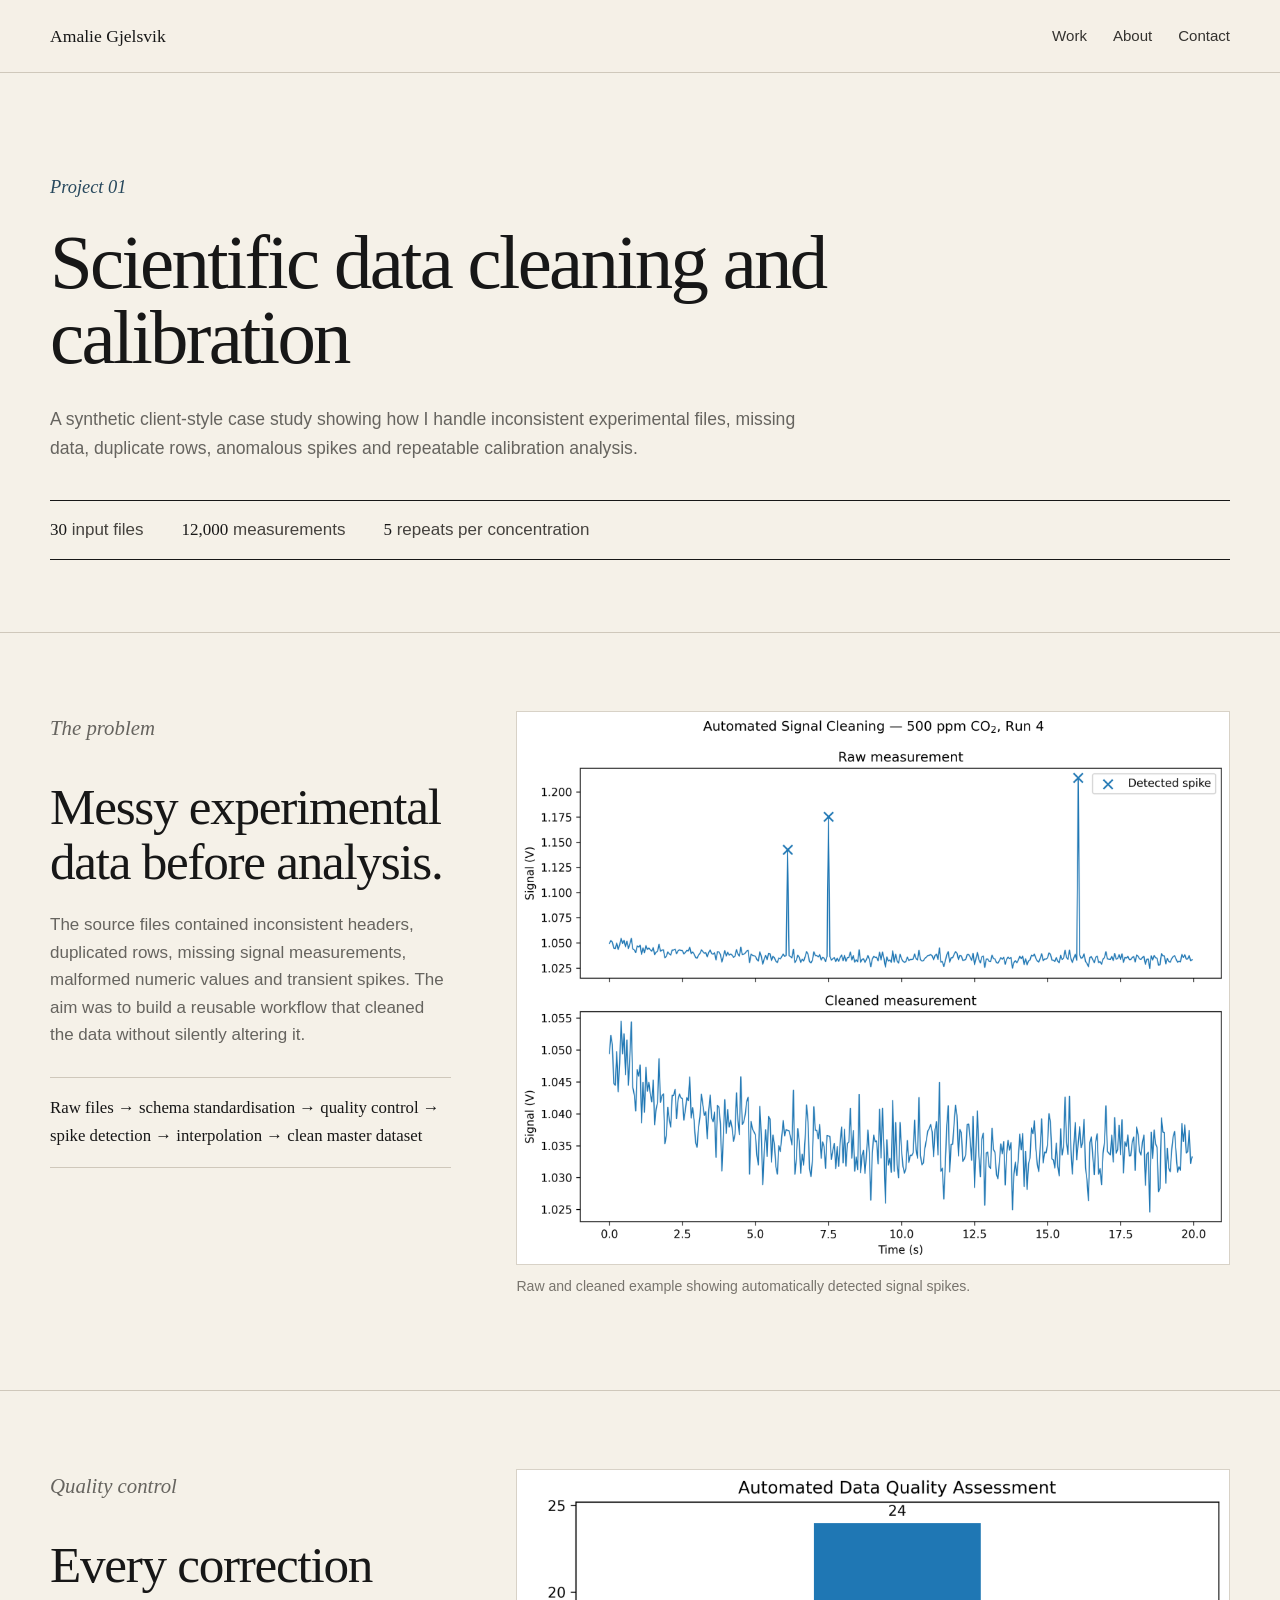
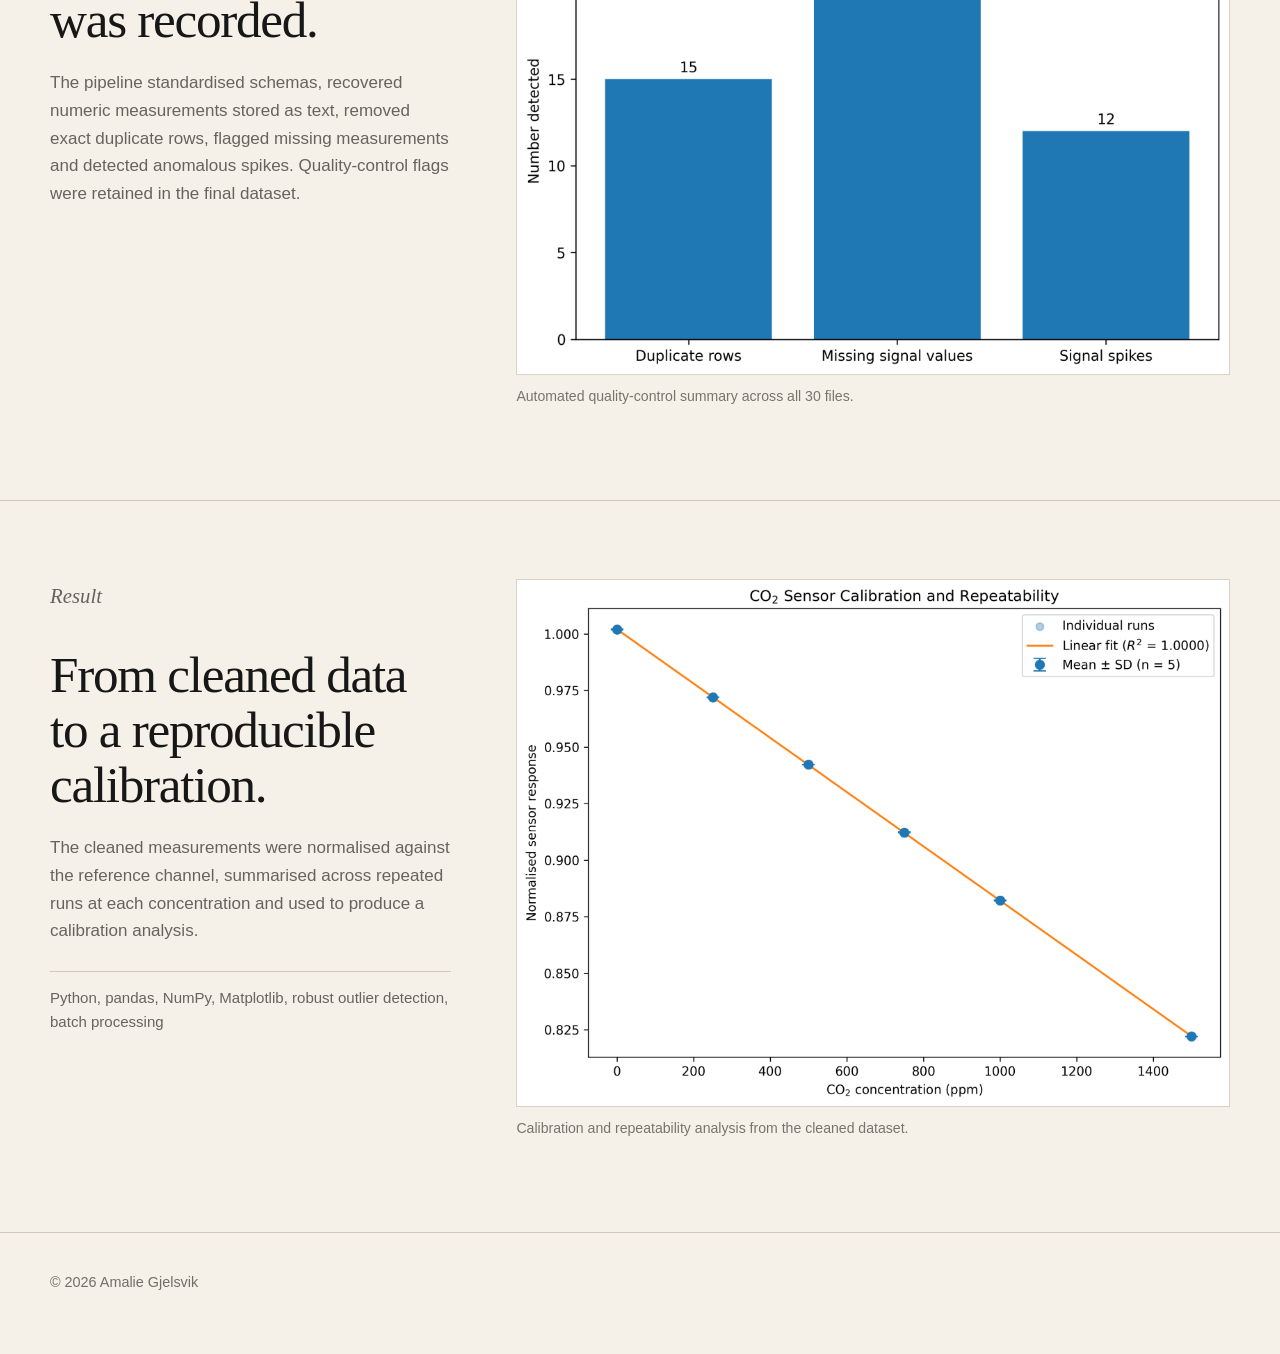
==== commit 9d78c238: "Remove code link from CO2 project page" ====
--- a/projects/co2.html
+++ b/projects/co2.html
@@ -10,7 +10,6 @@
       <h2>Messy experimental data before analysis.</h2>
       <p>The source files contained inconsistent headers, duplicated rows, missing signal measurements, malformed numeric values and transient spikes. The aim was to build a reusable workflow that cleaned the data without silently altering it.</p>
       <div class="process">Raw files → schema standardisation → quality control → spike detection → interpolation → clean master dataset</div>
-      
     </div>
     <div>
       <div class="figure"><img src="../assets/images/co2_raw_vs_cleaned.png" alt="Raw versus cleaned sensor signal"></div>
@@ -24,8 +23,6 @@
       <p class="section-label">Quality control</p>
       <h2>Every correction was recorded.</h2>
       <p>The pipeline standardised schemas, recovered numeric measurements stored as text, removed exact duplicate rows, flagged missing measurements and detected anomalous spikes. Quality-control flags were retained in the final dataset.</p>
-      
-      
     </div>
     <div>
       <div class="figure"><img src="../assets/images/co2_qc_summary.png" alt="Data quality summary"></div>
@@ -39,9 +36,7 @@
       <p class="section-label">Result</p>
       <h2>From cleaned data to a reproducible calibration.</h2>
       <p>The cleaned measurements were normalised against the reference channel, summarised across repeated runs at each concentration and used to produce a calibration analysis.</p>
-      
       <p class="tools">Python, pandas, NumPy, Matplotlib, robust outlier detection, batch processing</p>
-      <p><a class="text-link" href="YOUR_CO2_REPO_URL_HERE">View the code</a></p>
     </div>
     <div>
       <div class="figure"><img src="../assets/images/co2_calibration.png" alt="CO2 calibration result"></div>
--- a/styles.css
+++ b/styles.css
@@ -40,13 +40,12 @@
 .services{display:grid;grid-template-columns:repeat(3,1fr);gap:42px}
 .service{border-top:1px solid var(--ink);padding-top:18px}
 .service p{color:var(--muted);margin:0}
-.projects{display:grid;gap:72px}
-.project-row{display:grid;grid-template-columns:1.25fr .75fr;gap:46px;align-items:center;text-decoration:none}
-.project-row:nth-child(even){grid-template-columns:.75fr 1.25fr}
-.project-row:nth-child(even) .project-image{order:2}
-.project-row:nth-child(even) .project-text{order:1}
-.project-image{background:#fff;border:1px solid #d8d2c7;overflow:hidden}
+.projects{display:flex;flex-direction:column;gap:72px}
+.project-row{display:flex;flex-direction:row;gap:46px;align-items:center;text-decoration:none}
+.project-row:nth-child(even){flex-direction:row-reverse}
+.project-image{background:#fff;border:1px solid #d8d2c7;overflow:hidden;flex:1.15 1 0;min-width:0}
 .project-image img{width:100%;height:auto;object-fit:contain;object-position:center}
+.project-text{flex:.85 1 0;min-width:0}
 .project-number{font-family:Georgia,"Times New Roman",serif;font-style:italic;color:var(--accent);margin-bottom:12px}
 .project-text p{color:var(--muted);margin:0 0 16px}
 .project-outcome{font-size:.96rem;color:#4a4742;margin:0 0 16px}
@@ -82,9 +81,10 @@
 .tools{color:#4f4c47;border-top:1px solid var(--line);margin-top:26px;padding-top:14px;font-size:.94rem}
 @media(max-width:850px){
   .container{width:min(var(--max),calc(100% - 30px))}
-  .services,.about-grid,.case-grid,.project-row,.project-row:nth-child(even),.credibility-inner,.testimonials{grid-template-columns:1fr}
+  .services,.about-grid,.case-grid,.credibility-inner,.testimonials{grid-template-columns:1fr}
+  .project-row,.project-row:nth-child(even){flex-direction:column}
+  .project-image,.project-text{width:100%;flex:none}
   .project-meta{flex-direction:column;align-items:flex-start;gap:8px}
-  .project-row:nth-child(even) .project-image,.project-row:nth-child(even) .project-text{order:initial}
   .hero{padding:80px 0 64px}
   .section,.case-section{padding:65px 0}
   .credibility-strip{padding:20px 0}
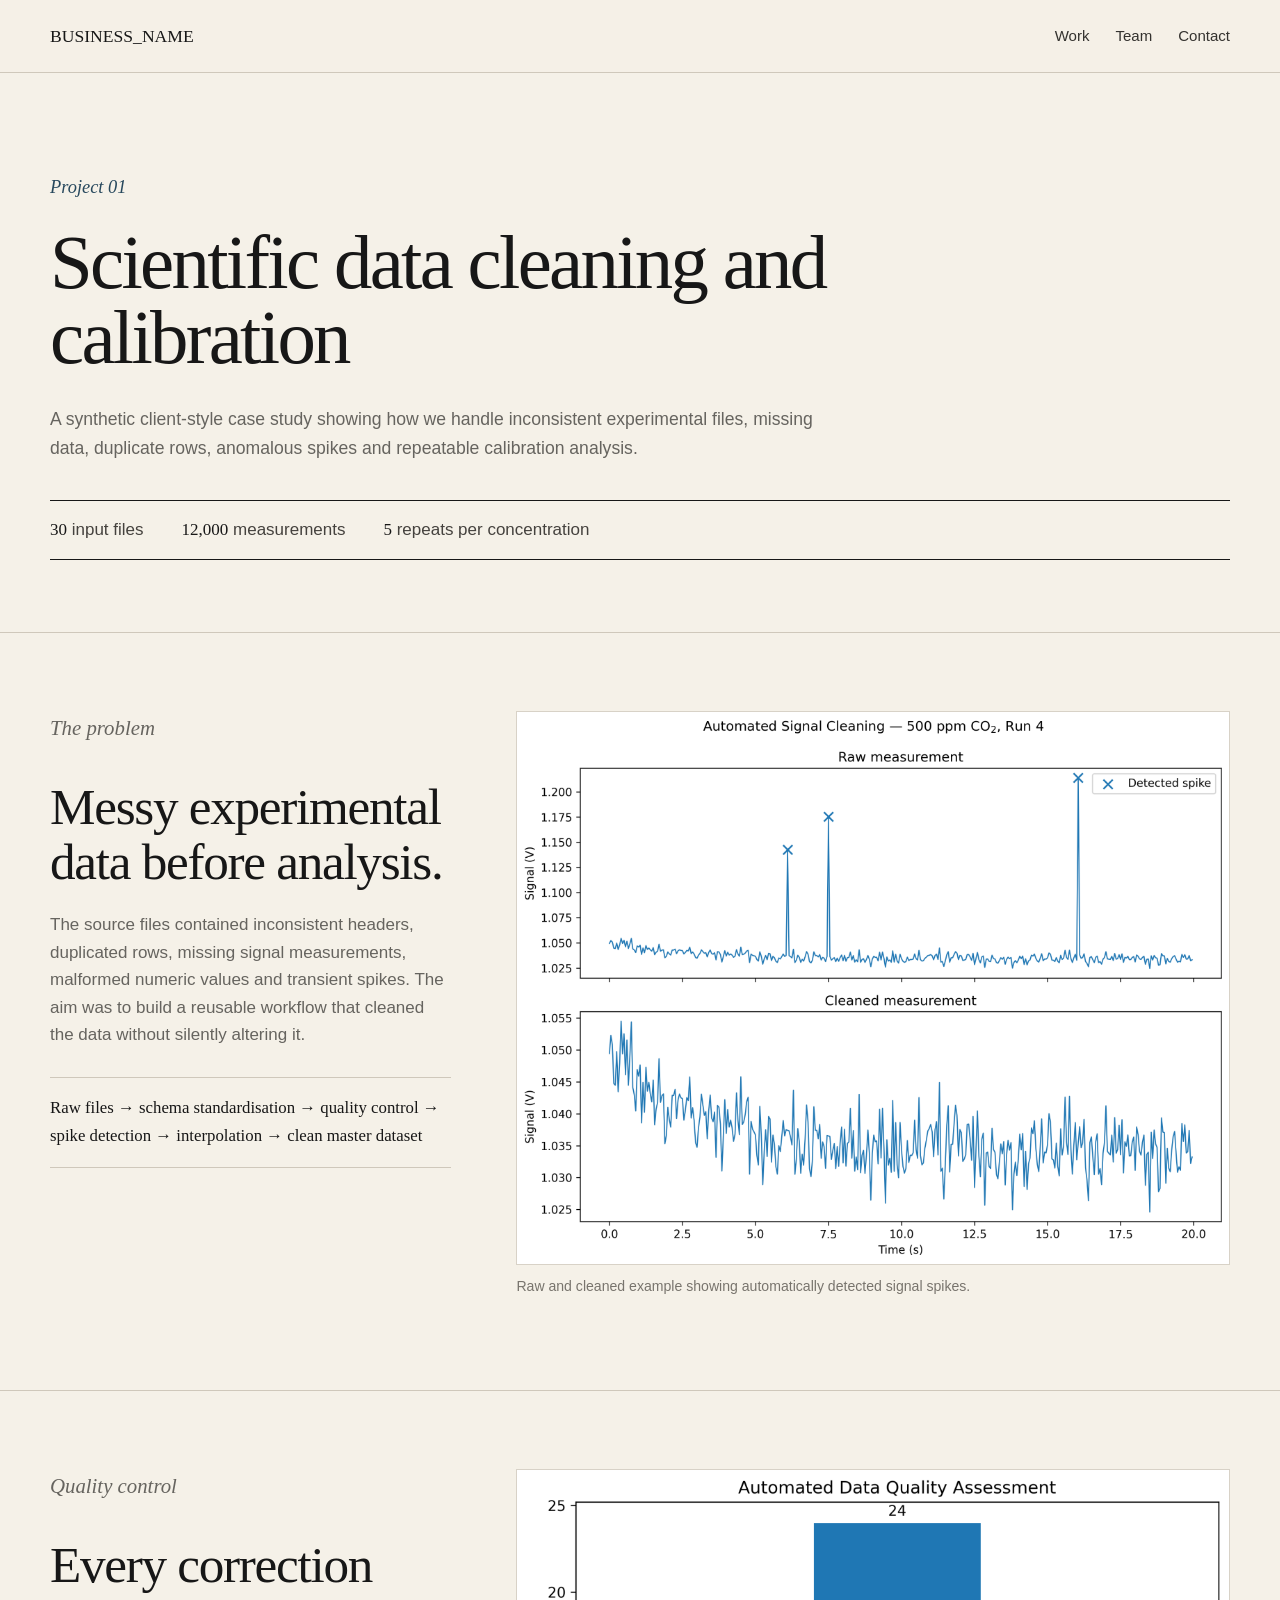
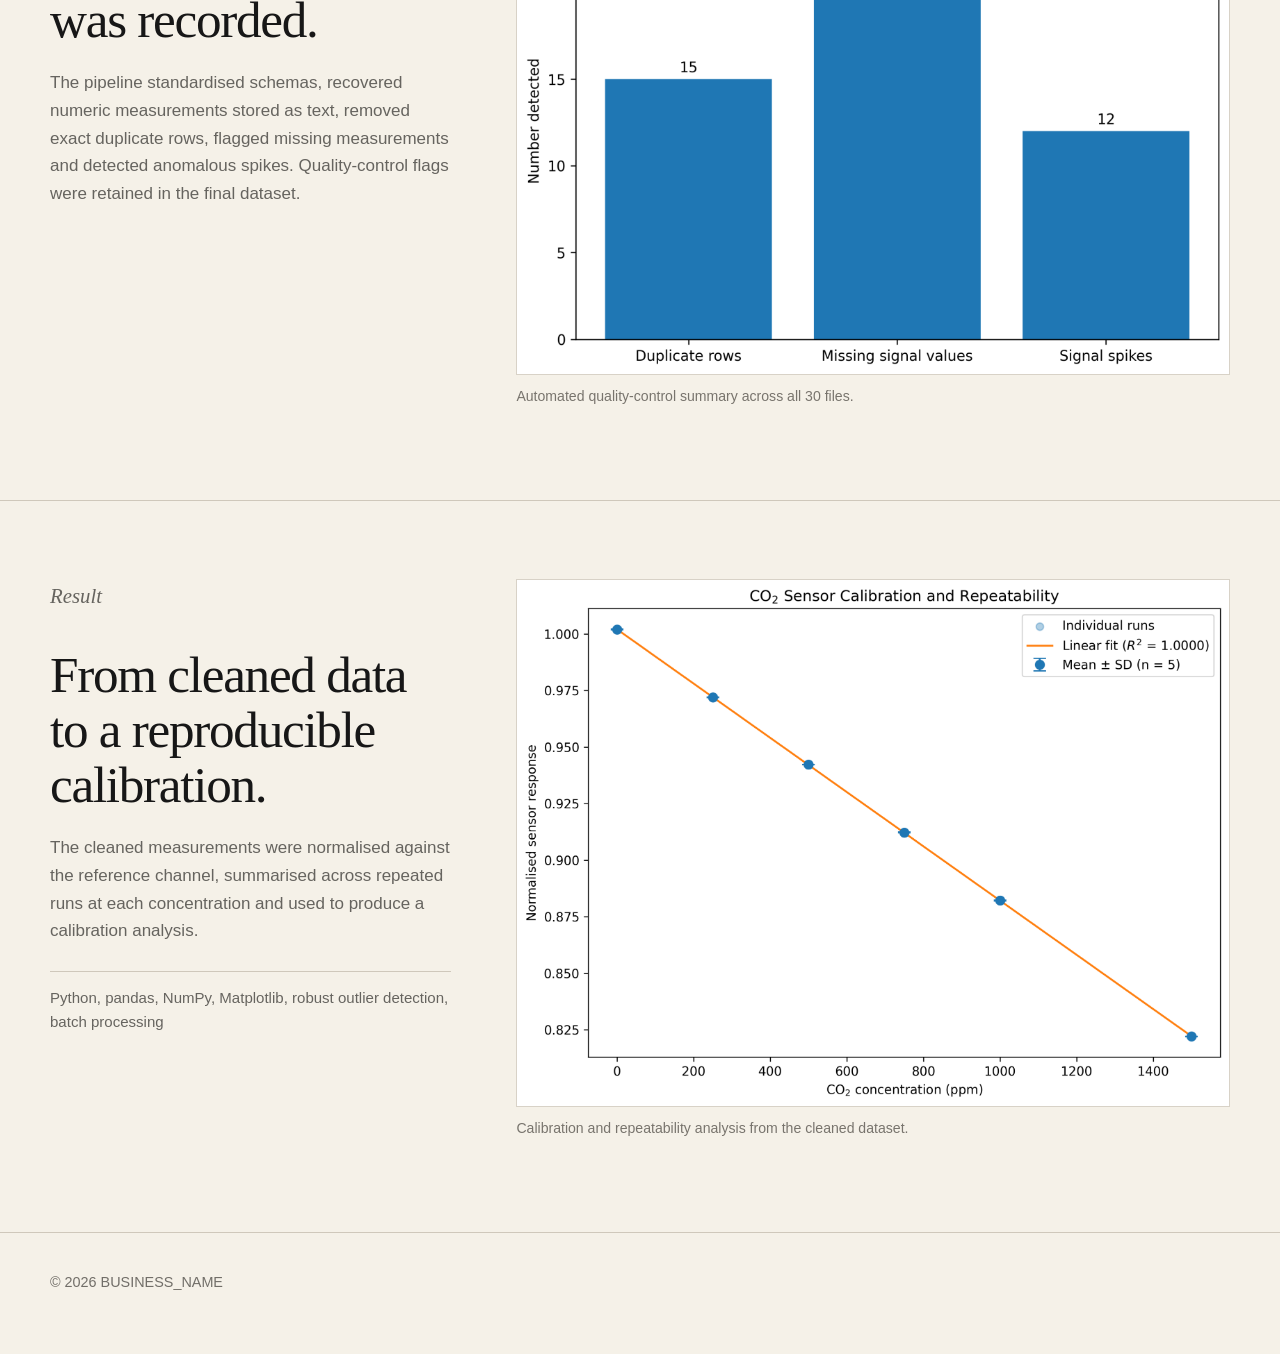
==== commit b9a2e7a5: "Repurpose site as a two-person scientific data consultancy Co-Authored-By: Claude Opus 5.5 <noreply@" ====
--- a/projects/co2.html
+++ b/projects/co2.html
@@ -1,7 +1,7 @@
-<!doctype html><html lang="en"><head><meta charset="utf-8"><meta name="viewport" content="width=device-width,initial-scale=1"><title>Scientific data cleaning and calibration — Amalie Gjelsvik</title><link rel="stylesheet" href="../styles.css"></head>
-<body><header class="site-header"><div class="container nav"><a class="brand" href="../index.html">Amalie Gjelsvik</a><nav class="nav-links"><a href="../index.html#work">Work</a><a href="../index.html#about">About</a><a href="../index.html#contact">Contact</a></nav></div></header>
+<!doctype html><html lang="en"><head><meta charset="utf-8"><meta name="viewport" content="width=device-width,initial-scale=1"><title>Scientific data cleaning and calibration — BUSINESS_NAME</title><link rel="stylesheet" href="../styles.css"></head>
+<body><header class="site-header"><div class="container nav"><a class="brand" href="../index.html">BUSINESS_NAME</a><nav class="nav-links"><a href="../index.html#work">Work</a><a href="../index.html#team">Team</a><a href="../index.html#contact">Contact</a></nav></div></header>
 <main>
-<section class="project-hero"><div class="container"><p class="kicker">Project 01</p><h1>Scientific data cleaning and calibration</h1><p class="project-summary">A synthetic client-style case study showing how I handle inconsistent experimental files, missing data, duplicate rows, anomalous spikes and repeatable calibration analysis.</p><div class="project-facts"><span><strong>30</strong> input files</span><span><strong>12,000</strong> measurements</span><span><strong>5</strong> repeats per concentration</span></div></div></section>
+<section class="project-hero"><div class="container"><p class="kicker">Project 01</p><h1>Scientific data cleaning and calibration</h1><p class="project-summary">A synthetic client-style case study showing how we handle inconsistent experimental files, missing data, duplicate rows, anomalous spikes and repeatable calibration analysis.</p><div class="project-facts"><span><strong>30</strong> input files</span><span><strong>12,000</strong> measurements</span><span><strong>5</strong> repeats per concentration</span></div></div></section>
 
 <section class="case-section">
   <div class="container case-grid">
@@ -44,4 +44,4 @@
     </div>
   </div>
 </section>
-</main><footer><div class="container">© 2026 Amalie Gjelsvik</div></footer></body></html>+</main><footer><div class="container">© 2026 BUSINESS_NAME</div></footer></body></html>
--- a/styles.css
+++ b/styles.css
@@ -63,6 +63,12 @@
 .about-copy p{color:var(--muted);max-width:720px}
 .about-details{border-top:1px solid var(--ink);padding-top:18px}
 .about-details p{margin:0 0 10px;color:var(--muted)}
+.team{display:grid;grid-template-columns:1fr 1.4fr;gap:60px}
+.team-member{border-top:1px solid var(--ink);padding-top:18px}
+.team-member p{color:var(--muted);margin:0 0 14px}
+.team-member .team-role{font-family:Georgia,"Times New Roman",serif;font-style:italic;color:var(--accent);margin-bottom:16px}
+.team-tools{font-size:.94rem;border-top:1px solid var(--line);padding-top:12px}
+.team-tools strong{font-family:Georgia,"Times New Roman",serif;font-weight:400;color:var(--ink)}
 .contact-line{max-width:850px}
 .contact-line p{color:var(--muted);max-width:680px}
 footer{padding:38px 0 60px;border-top:1px solid var(--line);color:#716e68;font-size:.9rem}
@@ -81,7 +87,7 @@
 .tools{color:#4f4c47;border-top:1px solid var(--line);margin-top:26px;padding-top:14px;font-size:.94rem}
 @media(max-width:850px){
   .container{width:min(var(--max),calc(100% - 30px))}
-  .services,.about-grid,.case-grid,.credibility-inner,.testimonials{grid-template-columns:1fr}
+  .services,.about-grid,.case-grid,.credibility-inner,.testimonials,.team{grid-template-columns:1fr}
   .project-row,.project-row:nth-child(even){flex-direction:column}
   .project-image,.project-text{width:100%;flex:none}
   .project-meta{flex-direction:column;align-items:flex-start;gap:8px}
